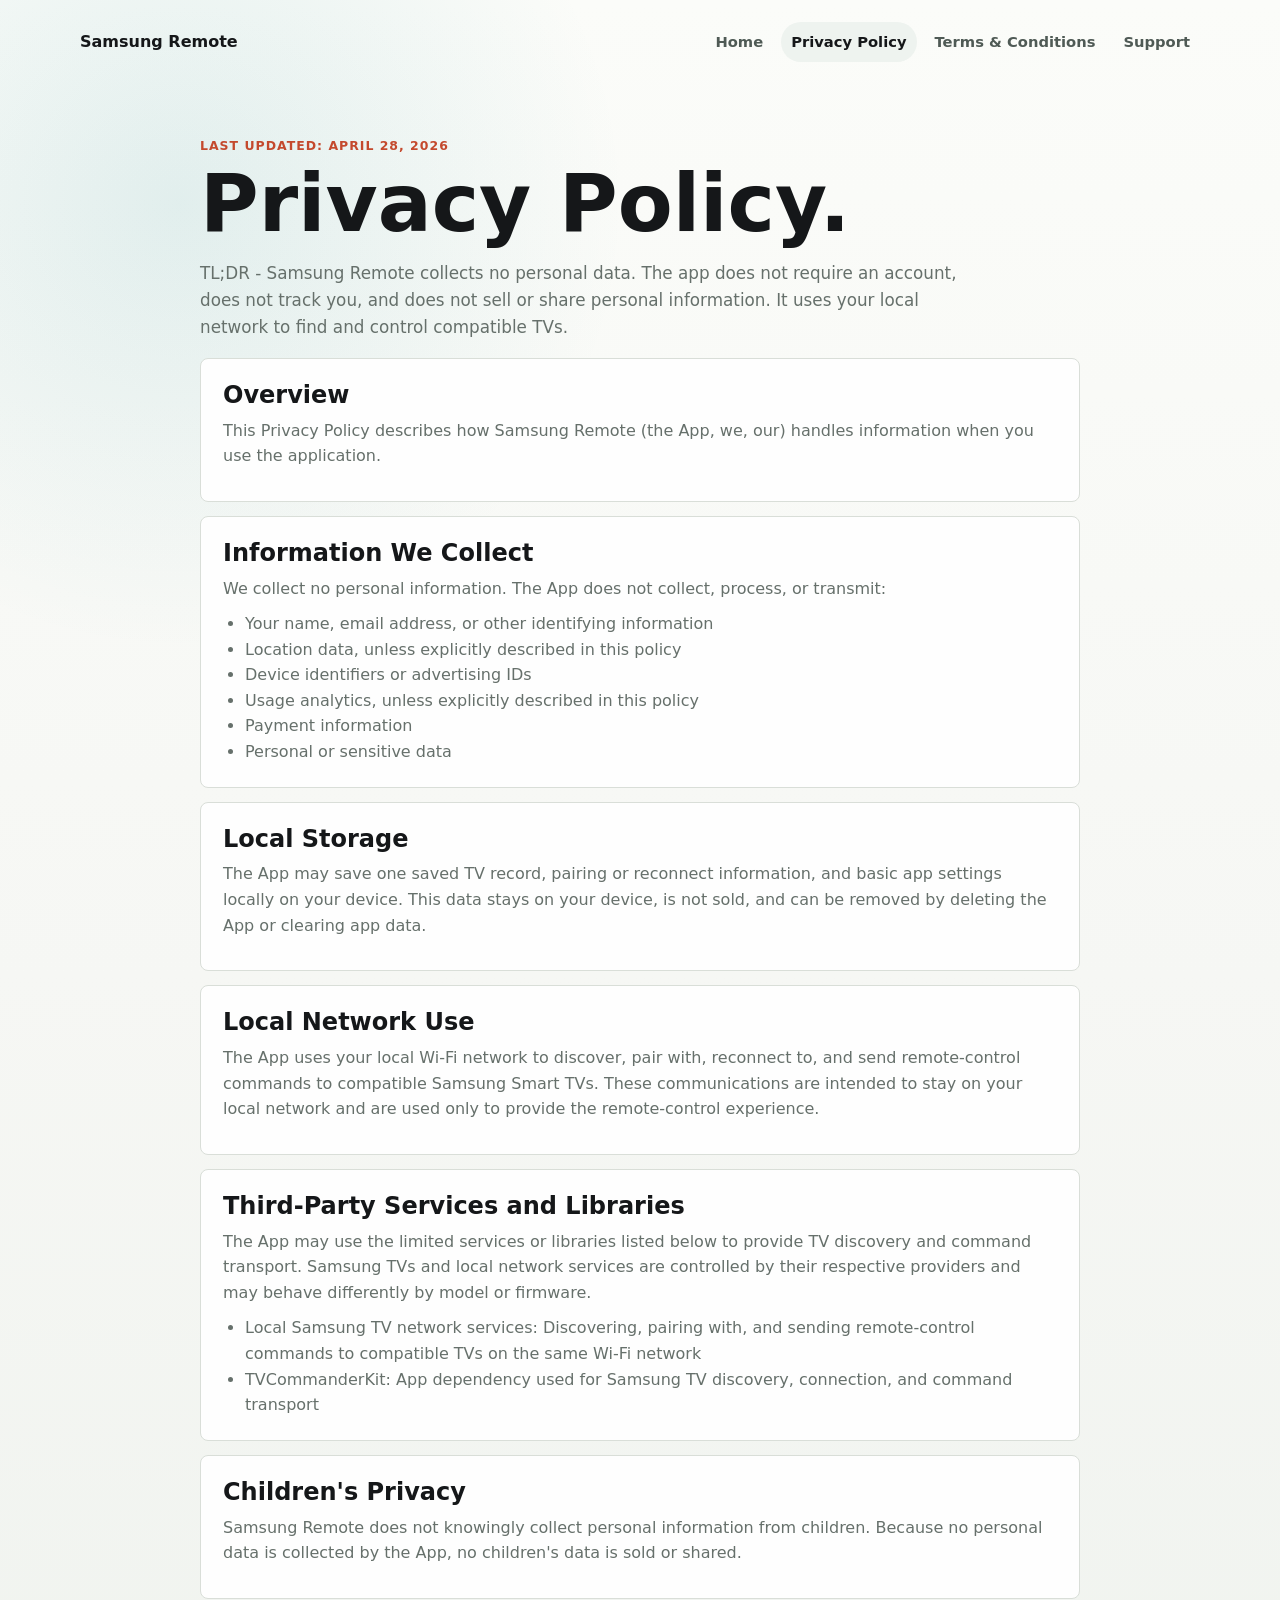
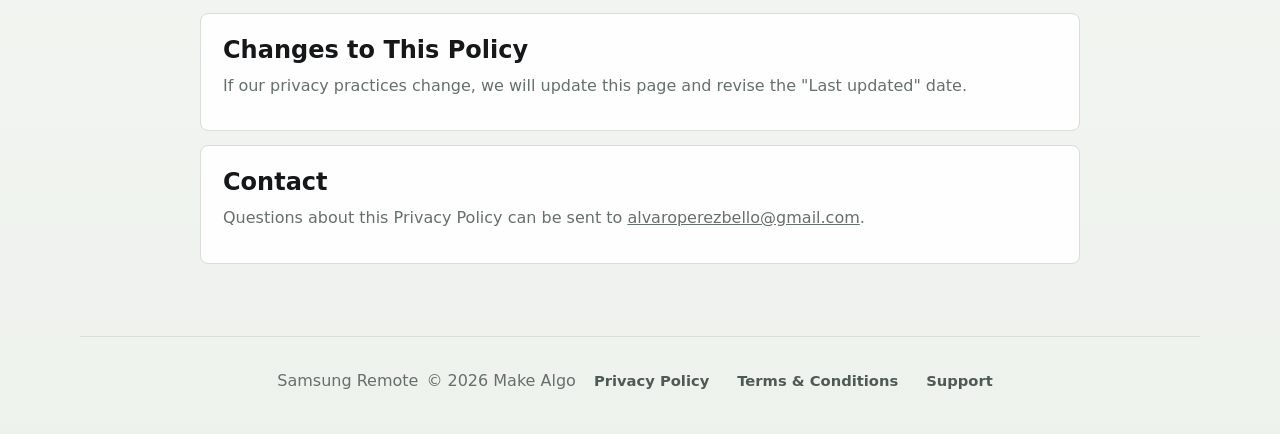
==== privacy.html @ 2677479b "Create public app pages" ====
<!doctype html>
<html lang="en">
<head>
  <meta charset="utf-8">
  <meta name="viewport" content="width=device-width, initial-scale=1">
  <title>Privacy Policy - Samsung Remote</title>
  <meta name="description" content="Samsung Remote helps you discover, pair with, reconnect to, and control one compatible Samsung TV from your iPhone on the same Wi-Fi network.">
  <meta property="og:title" content="Samsung Remote">
  <meta property="og:description" content="Samsung Remote helps you discover, pair with, reconnect to, and control one compatible Samsung TV from your iPhone on the same Wi-Fi network.">
  <meta property="og:type" content="website">
  <link rel="stylesheet" href="styles.css">
</head>
<body>
  <header class="site-header">
    <a class="brand" href="index.html">Samsung Remote</a>
    <nav><a href="index.html" class="">Home</a>
<a href="privacy.html" class="active">Privacy Policy</a>
<a href="terms.html" class="">Terms & Conditions</a>
<a href="support.html" class="">Support</a></nav>
  </header>
  <main class="legal-page">
    <p class="eyebrow">Last Updated: April 28, 2026</p>
    <h1>Privacy Policy.</h1>
    <p class="lede">TL;DR - Samsung Remote collects no personal data. The app does not require an account, does not track you, and does not sell or share personal information. It uses your local network to find and control compatible TVs.</p>
    <section class="legal-section" id="overview"><h2>Overview</h2><p>This Privacy Policy describes how Samsung Remote (the App, we, our) handles information when you use the application.</p></section><section class="legal-section" id="information-we-collect"><h2>Information We Collect</h2><p>We collect no personal information. The App does not collect, process, or transmit:</p><ul><li>Your name, email address, or other identifying information</li>
<li>Location data, unless explicitly described in this policy</li>
<li>Device identifiers or advertising IDs</li>
<li>Usage analytics, unless explicitly described in this policy</li>
<li>Payment information</li>
<li>Personal or sensitive data</li></ul></section><section class="legal-section" id="local-storage"><h2>Local Storage</h2><p>The App may save one saved TV record, pairing or reconnect information, and basic app settings locally on your device. This data stays on your device, is not sold, and can be removed by deleting the App or clearing app data.</p></section><section class="legal-section" id="network-use"><h2>Local Network Use</h2><p>The App uses your local Wi-Fi network to discover, pair with, reconnect to, and send remote-control commands to compatible Samsung Smart TVs. These communications are intended to stay on your local network and are used only to provide the remote-control experience.</p></section><section class="legal-section" id="third-party-services"><h2>Third-Party Services and Libraries</h2><p>The App may use the limited services or libraries listed below to provide TV discovery and command transport. Samsung TVs and local network services are controlled by their respective providers and may behave differently by model or firmware.</p><ul><li>Local Samsung TV network services: Discovering, pairing with, and sending remote-control commands to compatible TVs on the same Wi-Fi network</li>
<li>TVCommanderKit: App dependency used for Samsung TV discovery, connection, and command transport</li></ul></section><section class="legal-section" id="children-s-privacy"><h2>Children&#x27;s Privacy</h2><p>Samsung Remote does not knowingly collect personal information from children. Because no personal data is collected by the App, no children's data is sold or shared.</p></section><section class="legal-section" id="changes-to-this-policy"><h2>Changes to This Policy</h2><p>If our privacy practices change, we will update this page and revise the "Last updated" date.</p></section><section class="legal-section" id="contact"><h2>Contact</h2><p>Questions about this Privacy Policy can be sent to <a href="mailto:alvaroperezbello@gmail.com">alvaroperezbello@gmail.com</a>.</p></section>
  </main>
  <footer class="site-footer">
    <span>Samsung Remote</span>
    <span>&copy; 2026 Make Algo</span>
    <a href="privacy.html">Privacy Policy</a>
    <a href="terms.html">Terms & Conditions</a>
    <a href="support.html">Support</a>
  </footer>
</body>
</html>
---- styles.css ----
:root {
  color-scheme: light;
  --bg: #f6f7f4;
  --ink: #151719;
  --muted: #66706b;
  --line: #d9ded8;
  --panel: #ffffff;
  --panel-soft: #eef3ef;
  --accent: #087f8c;
  --accent-2: #c4492d;
  --accent-3: #5b7d3a;
  --shadow: 0 24px 80px rgba(21, 23, 25, 0.10);
}

* { box-sizing: border-box; }

body {
  margin: 0;
  font-family: ui-sans-serif, system-ui, -apple-system, BlinkMacSystemFont, "Segoe UI", sans-serif;
  background:
    radial-gradient(circle at 14% 10%, rgba(8, 127, 140, 0.10), transparent 28rem),
    linear-gradient(180deg, #fbfcf9 0%, var(--bg) 48%, #eef2ed 100%);
  color: var(--ink);
  line-height: 1.6;
}

a { color: inherit; }

.site-header, .site-footer {
  width: min(1120px, calc(100% - 32px));
  margin: 0 auto;
  display: flex;
  align-items: center;
  justify-content: space-between;
  gap: 18px;
}

.site-header { padding: 22px 0; }

.brand {
  color: var(--ink);
  font-weight: 800;
  text-decoration: none;
}

nav, .site-footer {
  display: flex;
  flex-wrap: wrap;
  gap: 8px;
}

nav a, .site-footer a {
  border-radius: 999px;
  color: #4f5a55;
  font-size: 0.92rem;
  font-weight: 650;
  padding: 8px 10px;
  text-decoration: none;
}

nav a.active, nav a:hover, .site-footer a:hover {
  background: var(--panel-soft);
  color: var(--ink);
}

main {
  width: min(1120px, calc(100% - 32px));
  margin: 0 auto;
  padding: 34px 0 72px;
}

.hero {
  min-height: 58vh;
  display: grid;
  grid-template-columns: minmax(0, 0.84fr) minmax(260px, 0.46fr);
  align-items: center;
  gap: clamp(28px, 6vw, 76px);
}

.hero::after {
  content: "";
  width: min(100%, 340px);
  aspect-ratio: 0.48;
  justify-self: center;
  border: 1px solid #2b3231;
  border-radius: 999px;
  background:
    radial-gradient(circle at 50% 18%, #f7fbf7 0 6%, transparent 6.5%),
    radial-gradient(circle at 50% 34%, #141719 0 13%, transparent 13.5%),
    radial-gradient(circle at 50% 34%, transparent 0 7%, #f4f8f4 7.4% 10.4%, transparent 10.8%),
    linear-gradient(180deg, #242a29 0%, #121516 100%);
  box-shadow: var(--shadow);
}

.app-icon {
  width: 104px;
  height: 104px;
  border-radius: 23px;
  object-fit: cover;
  box-shadow: 0 18px 45px rgba(21, 23, 25, 0.16);
}

.app-icon.generated {
  display: grid;
  place-items: center;
  background: linear-gradient(135deg, var(--accent), var(--accent-2));
  color: white;
  font-size: 2.4rem;
  font-weight: 900;
}

.eyebrow {
  margin: 18px 0 0;
  color: var(--accent-2);
  font-size: 0.78rem;
  font-weight: 850;
  letter-spacing: 0.08em;
  text-transform: uppercase;
}

h1 {
  max-width: 780px;
  margin: 0;
  font-size: clamp(3rem, 8vw, 6.6rem);
  letter-spacing: 0;
  line-height: 0.93;
}

.tagline {
  max-width: 700px;
  margin: 16px 0 0;
  color: var(--ink);
  font-size: clamp(1.25rem, 3vw, 1.9rem);
  font-weight: 760;
  line-height: 1.22;
}

.description, .lede {
  max-width: 760px;
  color: var(--muted);
  font-size: 1.05rem;
}

.feature-grid, .link-grid, .support-grid {
  display: grid;
  gap: 14px;
  margin-top: 22px;
}

.feature-grid { grid-template-columns: repeat(4, minmax(0, 1fr)); }
.link-grid { grid-template-columns: repeat(2, minmax(0, 1fr)); }
.support-grid { grid-template-columns: repeat(2, minmax(0, 1fr)); }

.feature-card, .link-card, .support-card, .contact-panel, .legal-section {
  border: 1px solid var(--line);
  border-radius: 8px;
  background: color-mix(in srgb, var(--panel) 92%, var(--panel-soft));
  padding: 22px;
}

.feature-card:nth-child(2), .support-card:nth-child(2) { background: #fbf7f2; }
.feature-card:nth-child(3), .support-card:nth-child(3) { background: #f3f8f8; }
.feature-card:nth-child(4), .support-card:nth-child(4) { background: #f4f7ef; }

.feature-card h3, .support-card h2, .contact-panel h2, .legal-section h2 {
  margin: 0 0 8px;
  line-height: 1.2;
}

.feature-card p, .support-card p, .contact-panel p, .legal-section p {
  margin: 0 0 10px;
  color: var(--muted);
}

.material-symbol {
  display: inline-grid;
  width: 34px;
  height: 34px;
  margin-bottom: 14px;
  place-items: center;
  border-radius: 999px;
  background: var(--ink);
  color: transparent;
  font-size: 0;
  overflow: hidden;
}

.material-symbol::before {
  content: "";
  display: block;
  width: 14px;
  height: 14px;
  border: 2px solid #f9fbf8;
  border-radius: 50%;
}

.feature-card:nth-child(2) .material-symbol,
.feature-card:nth-child(4) .material-symbol,
.link-card .material-symbol { background: var(--accent); }

.feature-card:nth-child(3) .material-symbol { background: var(--accent-2); }

.link-card {
  display: grid;
  gap: 6px;
  text-decoration: none;
}

.link-card strong { font-size: 1.1rem; }
.link-card span:last-child { color: var(--muted); }

.legal-page, .support-page {
  max-width: 880px;
}

.legal-page h1, .support-page h1 {
  margin: 8px 0 12px;
  font-size: clamp(2.6rem, 7vw, 5rem);
  line-height: 1;
}

.legal-section { margin-top: 14px; }

.legal-section ul {
  margin: 8px 0 0;
  padding-left: 22px;
  color: var(--muted);
}

.contact-panel { margin-top: 14px; }

.site-footer {
  border-top: 1px solid var(--line);
  color: var(--muted);
  justify-content: center;
  padding: 24px 0 34px;
}

@media (max-width: 900px) {
  .hero {
    grid-template-columns: 1fr;
    min-height: auto;
    padding-top: 18px;
  }

  .hero::after {
    width: min(68vw, 260px);
    order: -1;
  }

  .feature-grid, .link-grid, .support-grid {
    grid-template-columns: 1fr;
  }
}

@media (max-width: 640px) {
  .site-header {
    align-items: flex-start;
    flex-direction: column;
  }

  nav a {
    padding-left: 0;
  }

  nav a.active, nav a:hover {
    background: transparent;
    color: var(--accent);
  }
}
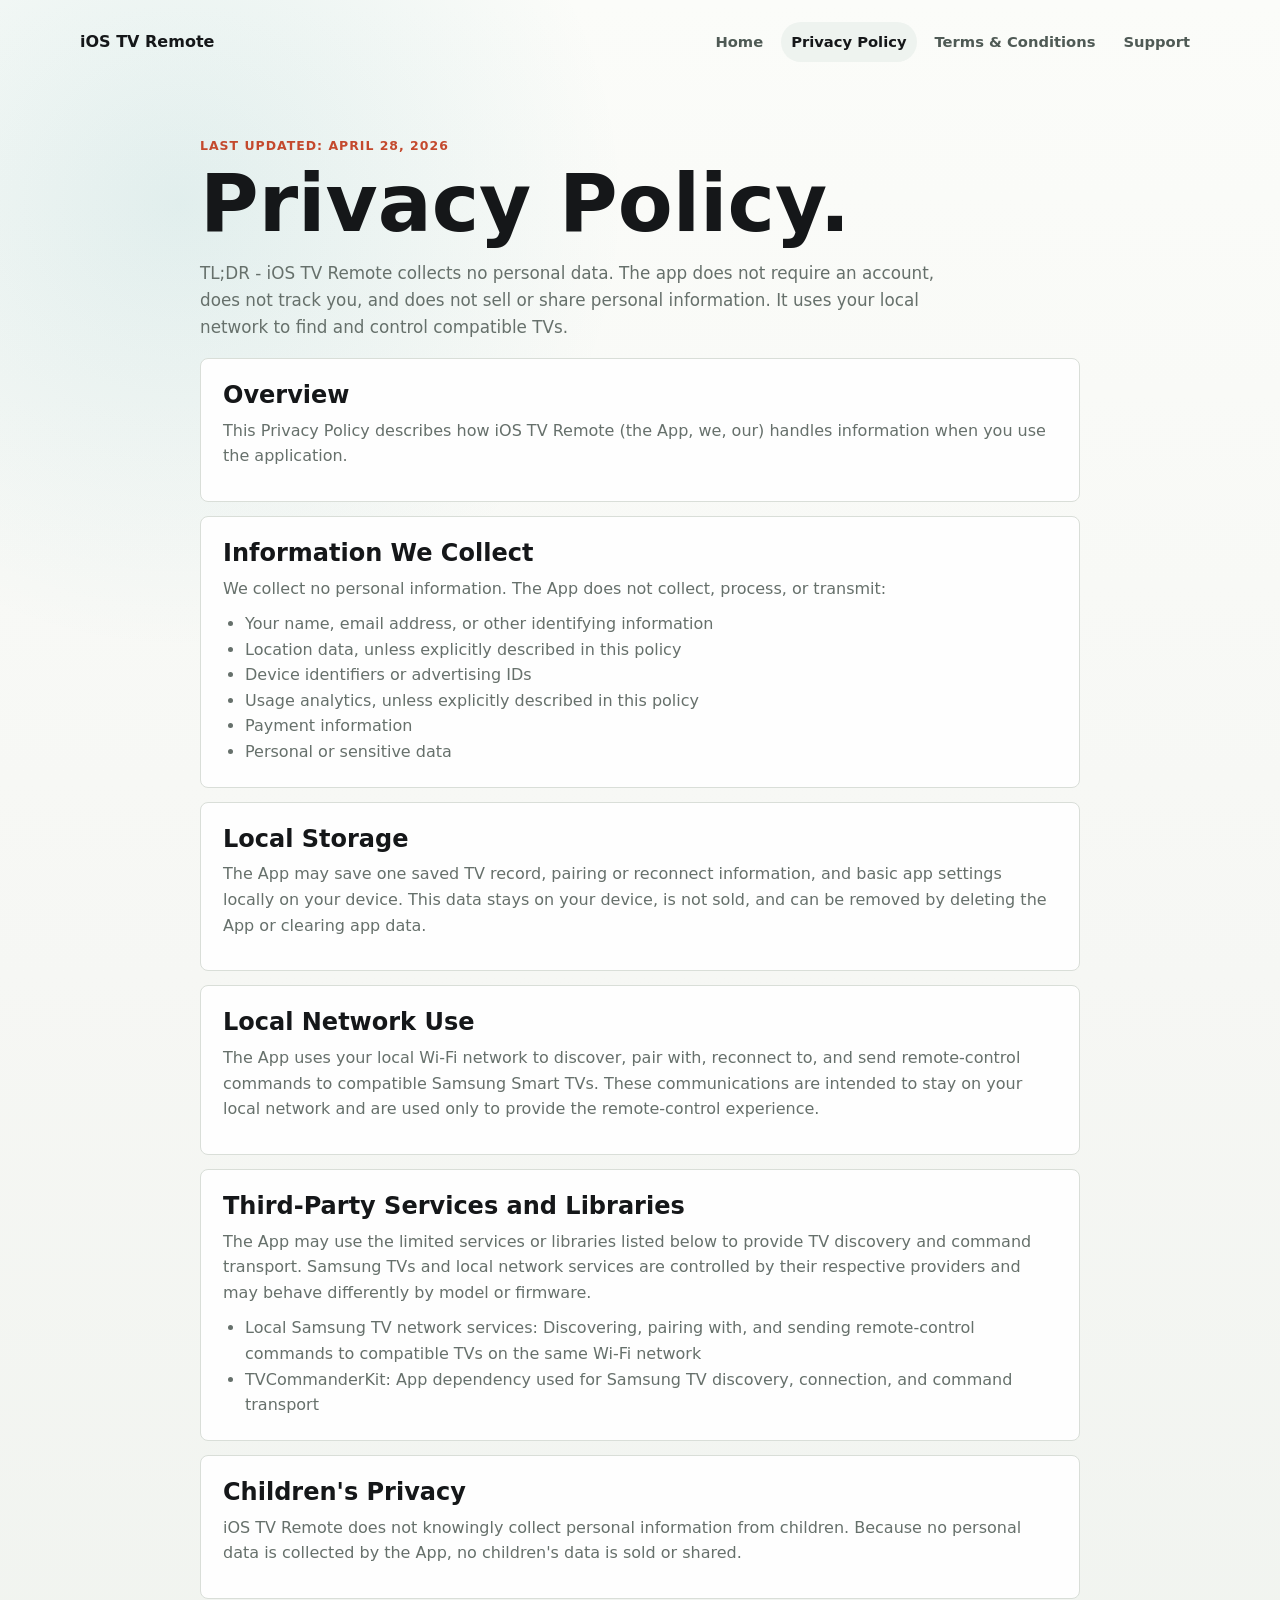
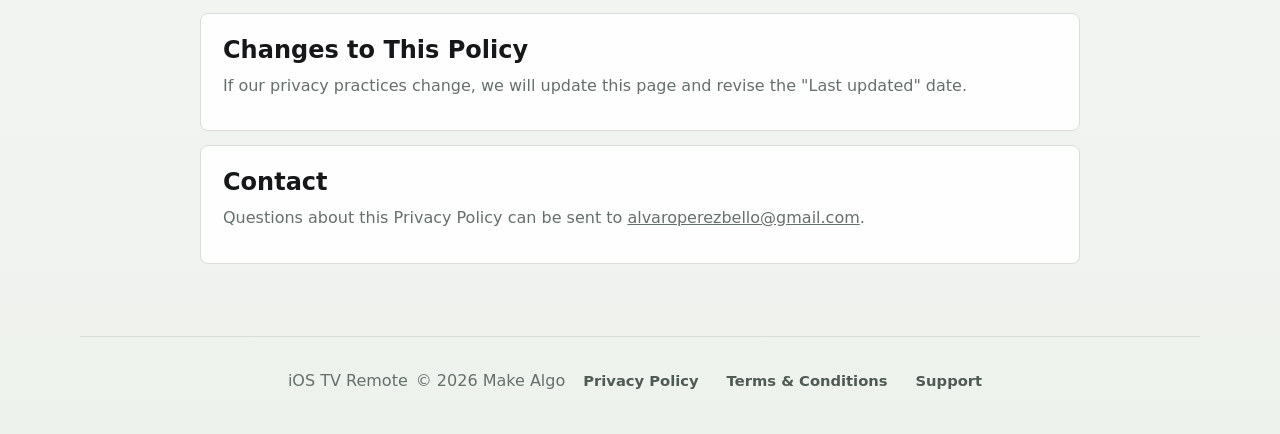
==== commit 7778b8d8: "Update app name and hero artwork" ====
--- a/privacy.html
+++ b/privacy.html
@@ -3,16 +3,16 @@
 <head>
   <meta charset="utf-8">
   <meta name="viewport" content="width=device-width, initial-scale=1">
-  <title>Privacy Policy - Samsung Remote</title>
-  <meta name="description" content="Samsung Remote helps you discover, pair with, reconnect to, and control one compatible Samsung TV from your iPhone on the same Wi-Fi network.">
-  <meta property="og:title" content="Samsung Remote">
-  <meta property="og:description" content="Samsung Remote helps you discover, pair with, reconnect to, and control one compatible Samsung TV from your iPhone on the same Wi-Fi network.">
+  <title>Privacy Policy - iOS TV Remote</title>
+  <meta name="description" content="iOS TV Remote helps you discover, pair with, reconnect to, and control one compatible Samsung TV from your iPhone on the same Wi-Fi network.">
+  <meta property="og:title" content="iOS TV Remote">
+  <meta property="og:description" content="iOS TV Remote helps you discover, pair with, reconnect to, and control one compatible Samsung TV from your iPhone on the same Wi-Fi network.">
   <meta property="og:type" content="website">
   <link rel="stylesheet" href="styles.css">
 </head>
 <body>
   <header class="site-header">
-    <a class="brand" href="index.html">Samsung Remote</a>
+    <a class="brand" href="index.html">iOS TV Remote</a>
     <nav><a href="index.html" class="">Home</a>
 <a href="privacy.html" class="active">Privacy Policy</a>
 <a href="terms.html" class="">Terms & Conditions</a>
@@ -21,17 +21,17 @@
   <main class="legal-page">
     <p class="eyebrow">Last Updated: April 28, 2026</p>
     <h1>Privacy Policy.</h1>
-    <p class="lede">TL;DR - Samsung Remote collects no personal data. The app does not require an account, does not track you, and does not sell or share personal information. It uses your local network to find and control compatible TVs.</p>
-    <section class="legal-section" id="overview"><h2>Overview</h2><p>This Privacy Policy describes how Samsung Remote (the App, we, our) handles information when you use the application.</p></section><section class="legal-section" id="information-we-collect"><h2>Information We Collect</h2><p>We collect no personal information. The App does not collect, process, or transmit:</p><ul><li>Your name, email address, or other identifying information</li>
+    <p class="lede">TL;DR - iOS TV Remote collects no personal data. The app does not require an account, does not track you, and does not sell or share personal information. It uses your local network to find and control compatible TVs.</p>
+    <section class="legal-section" id="overview"><h2>Overview</h2><p>This Privacy Policy describes how iOS TV Remote (the App, we, our) handles information when you use the application.</p></section><section class="legal-section" id="information-we-collect"><h2>Information We Collect</h2><p>We collect no personal information. The App does not collect, process, or transmit:</p><ul><li>Your name, email address, or other identifying information</li>
 <li>Location data, unless explicitly described in this policy</li>
 <li>Device identifiers or advertising IDs</li>
 <li>Usage analytics, unless explicitly described in this policy</li>
 <li>Payment information</li>
 <li>Personal or sensitive data</li></ul></section><section class="legal-section" id="local-storage"><h2>Local Storage</h2><p>The App may save one saved TV record, pairing or reconnect information, and basic app settings locally on your device. This data stays on your device, is not sold, and can be removed by deleting the App or clearing app data.</p></section><section class="legal-section" id="network-use"><h2>Local Network Use</h2><p>The App uses your local Wi-Fi network to discover, pair with, reconnect to, and send remote-control commands to compatible Samsung Smart TVs. These communications are intended to stay on your local network and are used only to provide the remote-control experience.</p></section><section class="legal-section" id="third-party-services"><h2>Third-Party Services and Libraries</h2><p>The App may use the limited services or libraries listed below to provide TV discovery and command transport. Samsung TVs and local network services are controlled by their respective providers and may behave differently by model or firmware.</p><ul><li>Local Samsung TV network services: Discovering, pairing with, and sending remote-control commands to compatible TVs on the same Wi-Fi network</li>
-<li>TVCommanderKit: App dependency used for Samsung TV discovery, connection, and command transport</li></ul></section><section class="legal-section" id="children-s-privacy"><h2>Children&#x27;s Privacy</h2><p>Samsung Remote does not knowingly collect personal information from children. Because no personal data is collected by the App, no children's data is sold or shared.</p></section><section class="legal-section" id="changes-to-this-policy"><h2>Changes to This Policy</h2><p>If our privacy practices change, we will update this page and revise the "Last updated" date.</p></section><section class="legal-section" id="contact"><h2>Contact</h2><p>Questions about this Privacy Policy can be sent to <a href="mailto:alvaroperezbello@gmail.com">alvaroperezbello@gmail.com</a>.</p></section>
+<li>TVCommanderKit: App dependency used for Samsung TV discovery, connection, and command transport</li></ul></section><section class="legal-section" id="children-s-privacy"><h2>Children&#x27;s Privacy</h2><p>iOS TV Remote does not knowingly collect personal information from children. Because no personal data is collected by the App, no children's data is sold or shared.</p></section><section class="legal-section" id="changes-to-this-policy"><h2>Changes to This Policy</h2><p>If our privacy practices change, we will update this page and revise the "Last updated" date.</p></section><section class="legal-section" id="contact"><h2>Contact</h2><p>Questions about this Privacy Policy can be sent to <a href="mailto:alvaroperezbello@gmail.com">alvaroperezbello@gmail.com</a>.</p></section>
   </main>
   <footer class="site-footer">
-    <span>Samsung Remote</span>
+    <span>iOS TV Remote</span>
     <span>&copy; 2026 Make Algo</span>
     <a href="privacy.html">Privacy Policy</a>
     <a href="terms.html">Terms & Conditions</a>
--- a/styles.css
+++ b/styles.css
@@ -70,25 +70,28 @@
 }
 
 .hero {
-  min-height: 58vh;
-  display: grid;
-  grid-template-columns: minmax(0, 0.84fr) minmax(260px, 0.46fr);
+  min-height: 56vh;
+  display: grid;
+  grid-template-columns: minmax(0, 0.94fr) minmax(320px, 0.62fr);
   align-items: center;
   gap: clamp(28px, 6vw, 76px);
-}
-
-.hero::after {
-  content: "";
-  width: min(100%, 340px);
-  aspect-ratio: 0.48;
+  padding: clamp(22px, 4vw, 54px) 0 clamp(20px, 4vw, 44px);
+}
+
+.hero-copy {
+  min-width: 0;
+}
+
+.hero-visual {
   justify-self: center;
-  border: 1px solid #2b3231;
-  border-radius: 999px;
-  background:
-    radial-gradient(circle at 50% 18%, #f7fbf7 0 6%, transparent 6.5%),
-    radial-gradient(circle at 50% 34%, #141719 0 13%, transparent 13.5%),
-    radial-gradient(circle at 50% 34%, transparent 0 7%, #f4f8f4 7.4% 10.4%, transparent 10.8%),
-    linear-gradient(180deg, #242a29 0%, #121516 100%);
+  width: min(100%, 430px);
+}
+
+.hero-visual img {
+  display: block;
+  width: 100%;
+  height: auto;
+  border-radius: 28px;
   box-shadow: var(--shadow);
 }
 
@@ -121,9 +124,9 @@
 h1 {
   max-width: 780px;
   margin: 0;
-  font-size: clamp(3rem, 8vw, 6.6rem);
+  font-size: clamp(3rem, 7.3vw, 6rem);
   letter-spacing: 0;
-  line-height: 0.93;
+  line-height: 0.98;
 }
 
 .tagline {
@@ -243,8 +246,8 @@
     padding-top: 18px;
   }
 
-  .hero::after {
-    width: min(68vw, 260px);
+  .hero-visual {
+    width: min(76vw, 360px);
     order: -1;
   }
 
